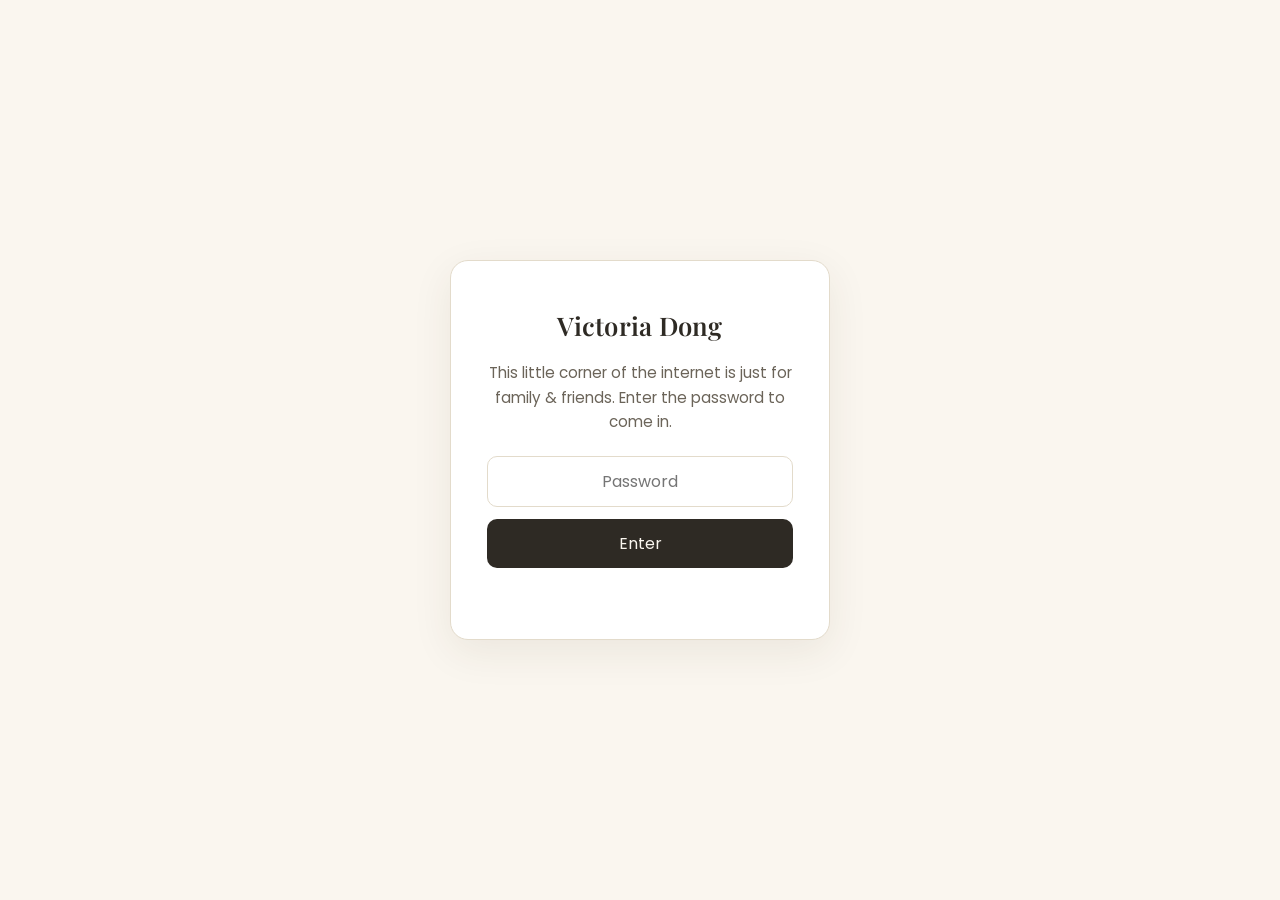
==== life.html @ 0107f2d6 "Add real artwork and photos to Victoria's site - Replace placeholder gallery with 5 real artworks, a" ====
<!DOCTYPE html>
<html lang="en">
<head>
  <meta charset="UTF-8">
  <meta name="viewport" content="width=device-width, initial-scale=1.0">
  <meta name="robots" content="noindex, nofollow">
  <title>Victoria's Life &amp; Travels</title>
  <link rel="preconnect" href="https://fonts.googleapis.com">
  <link rel="preconnect" href="https://fonts.gstatic.com" crossorigin>
  <link href="https://fonts.googleapis.com/css2?family=Playfair+Display:wght@600;700&family=Poppins:wght@400;500;600&display=swap" rel="stylesheet">
  <link rel="stylesheet" href="styles.css">
</head>
<body>

  <!-- Password gate -->
  <div id="gate">
    <div class="gate-card">
      <div class="brand">Victoria Dong</div>
      <p>This little corner of the internet is just for family &amp; friends. Enter the password to come in.</p>
      <input type="password" id="gate-input" placeholder="Password" autocomplete="off">
      <button id="gate-submit">Enter</button>
      <div class="gate-error" id="gate-error"></div>
    </div>
  </div>

  <!-- Site content -->
  <div id="site">

    <header class="site-nav">
      <div class="container">
        <div class="brand"><a href="index.html" style="text-decoration:none; color:inherit;">Victoria Dong</a></div>
        <nav>
          <a href="index.html#about">About</a>
          <a href="index.html#gallery">Gallery</a>
          <a href="index.html#loves">What She Loves</a>
        </nav>
      </div>
    </header>

    <section class="hero" style="padding-top:60px; padding-bottom:40px;">
      <div class="container">
        <div class="eyebrow">Life &middot; Travel &middot; Everyday Moments</div>
        <h1 style="font-size:clamp(2rem, 4vw, 3rem);">A Peek Into My Life</h1>
        <p class="tagline">Beyond the canvas — snapshots from home, travels, and everyday adventures.</p>
        <div class="hero-scribble"></div>
      </div>
    </section>

    <section style="padding-top:0;">
      <div class="container">
        <div class="photo-wall">
          <div class="photo-card"><img src="images/portrait-studio-2.jpg" alt="Victoria portrait"></div>
          <div class="photo-card"><img src="images/cherry-blossom-1.jpg" alt="Victoria under cherry blossoms"></div>
          <div class="photo-card"><img src="images/garden-flowers.jpg" alt="Victoria in the garden"></div>
          <div class="photo-card"><img src="images/backyard-pool.jpg" alt="Victoria at home"></div>
          <div class="photo-card"><img src="images/beach-tidepools.jpg" alt="Victoria exploring tide pools"></div>
          <div class="photo-card"><img src="images/travel-shanghai-1.jpg" alt="Victoria traveling"></div>
          <div class="photo-card"><img src="images/travel-lobby.jpg" alt="Victoria traveling"></div>
        </div>
        <p style="text-align:center; margin-top:40px;"><a href="index.html" class="life-link">&larr; Back to the gallery</a></p>
      </div>
    </section>

    <footer>
      <div class="container">
        &copy; <span id="year"></span> Victoria Dong. Made with love for family &amp; friends.
      </div>
    </footer>

  </div>

  <script src="script.js"></script>
</body>
</html>
---- styles.css ----
:root {
  --cream: #faf6ef;
  --cream-deep: #f1eadd;
  --ink: #2e2a24;
  --ink-soft: #6b6459;
  --accent: #c98a7d;
  --accent-soft: #e8c9c0;
  --sage: #8a9a7e;
  --line: #e3dbcb;
  --radius: 18px;
}

* {
  box-sizing: border-box;
}

html {
  scroll-behavior: smooth;
}

body {
  margin: 0;
  background: var(--cream);
  color: var(--ink);
  font-family: "Poppins", "Helvetica Neue", Arial, sans-serif;
  line-height: 1.6;
}

h1, h2, h3, .brand {
  font-family: "Playfair Display", Georgia, serif;
  font-weight: 600;
  letter-spacing: 0.01em;
}

a { color: inherit; }

.container {
  max-width: 1080px;
  margin: 0 auto;
  padding: 0 28px;
}

/* ---------- Password gate ---------- */
#gate {
  position: fixed;
  inset: 0;
  background: var(--cream);
  z-index: 999;
  display: flex;
  align-items: center;
  justify-content: center;
  padding: 24px;
}

#gate[hidden] { display: none; }

.gate-card {
  background: #fff;
  border: 1px solid var(--line);
  border-radius: var(--radius);
  padding: 44px 36px;
  max-width: 380px;
  width: 100%;
  text-align: center;
  box-shadow: 0 12px 40px rgba(60, 50, 30, 0.08);
}

.gate-card .brand {
  font-size: 1.6rem;
  margin-bottom: 6px;
}

.gate-card p {
  color: var(--ink-soft);
  font-size: 0.95rem;
  margin-bottom: 22px;
}

.gate-card input {
  width: 100%;
  padding: 12px 14px;
  border-radius: 10px;
  border: 1px solid var(--line);
  font-size: 1rem;
  margin-bottom: 12px;
  font-family: inherit;
  text-align: center;
}

.gate-card button {
  width: 100%;
  padding: 12px 14px;
  border-radius: 10px;
  border: none;
  background: var(--ink);
  color: var(--cream);
  font-size: 1rem;
  cursor: pointer;
  font-family: inherit;
}

.gate-card button:hover { background: #48423a; }

.gate-error {
  color: var(--accent);
  font-size: 0.85rem;
  min-height: 1.2em;
  margin-top: 10px;
}

#site { display: none; }
#site.revealed { display: block; }

/* ---------- Nav ---------- */
header.site-nav {
  position: sticky;
  top: 0;
  background: rgba(250, 246, 239, 0.9);
  backdrop-filter: blur(6px);
  border-bottom: 1px solid var(--line);
  z-index: 100;
}

.site-nav .container {
  display: flex;
  align-items: center;
  justify-content: space-between;
  padding-top: 16px;
  padding-bottom: 16px;
}

.site-nav .brand {
  font-size: 1.25rem;
}

.site-nav nav a {
  text-decoration: none;
  color: var(--ink-soft);
  margin-left: 24px;
  font-size: 0.92rem;
  transition: color 0.2s;
}

.site-nav nav a:hover { color: var(--ink); }

/* ---------- Hero ---------- */
.hero {
  padding: 90px 0 70px;
  text-align: center;
  position: relative;
}

.hero .eyebrow {
  text-transform: uppercase;
  letter-spacing: 0.18em;
  font-size: 0.78rem;
  color: var(--sage);
  margin-bottom: 18px;
}

.hero h1 {
  font-size: clamp(2.4rem, 5vw, 3.6rem);
  margin: 0 0 18px;
}

.hero p.tagline {
  color: var(--ink-soft);
  max-width: 520px;
  margin: 0 auto;
  font-size: 1.05rem;
}

.hero-scribble {
  width: 60px;
  height: 3px;
  background: var(--accent-soft);
  border-radius: 3px;
  margin: 26px auto 0;
}

/* ---------- Section shell ---------- */
section {
  padding: 80px 0;
  border-top: 1px solid var(--line);
}

.section-head {
  text-align: center;
  max-width: 620px;
  margin: 0 auto 48px;
}

.section-head .eyebrow {
  text-transform: uppercase;
  letter-spacing: 0.16em;
  font-size: 0.75rem;
  color: var(--sage);
  margin-bottom: 10px;
}

.section-head h2 {
  font-size: 2rem;
  margin: 0 0 12px;
}

.section-head p {
  color: var(--ink-soft);
  font-size: 0.98rem;
}

/* ---------- About ---------- */
.about-text--centered {
  max-width: 640px;
  margin: 0 auto 48px;
  text-align: center;
}

.about-text h3 {
  font-size: 1.3rem;
  margin-bottom: 10px;
}

.about-text p {
  color: var(--ink-soft);
  margin-bottom: 16px;
  text-align: left;
}

.life-link {
  display: inline-block;
  margin-top: 6px;
  color: var(--accent);
  text-decoration: none;
  font-weight: 500;
  font-size: 0.95rem;
  border-bottom: 1px solid var(--accent-soft);
  padding-bottom: 2px;
}

.life-link:hover {
  color: var(--ink);
  border-color: var(--ink);
}

.about-grid {
  display: grid;
  grid-template-columns: 1.1fr 1fr;
  gap: 48px;
  align-items: center;
}

.portrait-frame {
  aspect-ratio: 3/4;
  border-radius: var(--radius);
  overflow: hidden;
  border: 1px solid var(--line);
  background: linear-gradient(160deg, var(--cream-deep), var(--accent-soft));
}

.portrait-frame img {
  width: 100%;
  height: 100%;
  object-fit: cover;
  display: block;
}

@media (max-width: 760px) {
  .about-grid { grid-template-columns: 1fr; }
}

.photo-wall {
  display: grid;
  grid-template-columns: repeat(4, 1fr);
  gap: 16px;
}

.photo-card {
  aspect-ratio: 3/4;
  border-radius: var(--radius);
  background: linear-gradient(160deg, var(--cream-deep), var(--accent-soft));
  overflow: hidden;
  border: 1px solid var(--line);
}

.photo-card img {
  width: 100%;
  height: 100%;
  object-fit: cover;
  display: block;
}

@media (max-width: 900px) {
  .photo-wall { grid-template-columns: repeat(3, 1fr); }
}

@media (max-width: 600px) {
  .photo-wall { grid-template-columns: repeat(2, 1fr); }
}

/* ---------- Gallery ---------- */
.gallery-grid {
  display: grid;
  grid-template-columns: repeat(auto-fill, minmax(230px, 1fr));
  gap: 26px;
}

.art-card {
  background: #fff;
  border: 1px solid var(--line);
  border-radius: var(--radius);
  overflow: hidden;
  transition: transform 0.25s ease, box-shadow 0.25s ease;
}

.art-card:hover {
  transform: translateY(-4px);
  box-shadow: 0 14px 30px rgba(60, 50, 30, 0.10);
}

.art-thumb {
  aspect-ratio: 1/1;
  background: linear-gradient(150deg, var(--cream-deep), #fff);
  display: flex;
  align-items: center;
  justify-content: center;
  color: var(--ink-soft);
  font-size: 0.85rem;
  border-bottom: 1px solid var(--line);
  overflow: hidden;
}

.art-thumb img {
  width: 100%;
  height: 100%;
  object-fit: cover;
  display: block;
}

.art-info {
  padding: 14px 16px 18px;
}

.art-info .medium-tag {
  display: inline-block;
  font-size: 0.7rem;
  text-transform: uppercase;
  letter-spacing: 0.08em;
  color: var(--accent);
  background: var(--accent-soft);
  padding: 3px 10px;
  border-radius: 20px;
  margin-bottom: 8px;
}

.art-info h4 {
  margin: 0;
  font-size: 1rem;
  font-family: "Poppins", sans-serif;
  font-weight: 600;
}

.art-info .award {
  margin: 8px 0 0;
  font-size: 0.82rem;
  color: var(--ink-soft);
  line-height: 1.5;
}

/* ---------- Interests ---------- */
.interest-grid {
  display: grid;
  grid-template-columns: repeat(auto-fill, minmax(240px, 1fr));
  gap: 22px;
}

.interest-card {
  background: #fff;
  border: 1px solid var(--line);
  border-radius: var(--radius);
  padding: 26px 22px;
}

.interest-card .icon {
  font-size: 1.6rem;
  margin-bottom: 12px;
  display: inline-block;
}

.interest-card h3 {
  font-size: 1.05rem;
  margin: 0 0 8px;
}

.interest-card p {
  color: var(--ink-soft);
  font-size: 0.92rem;
  margin: 0;
}

/* ---------- Footer ---------- */
footer {
  padding: 40px 0 60px;
  text-align: center;
  color: var(--ink-soft);
  font-size: 0.85rem;
}
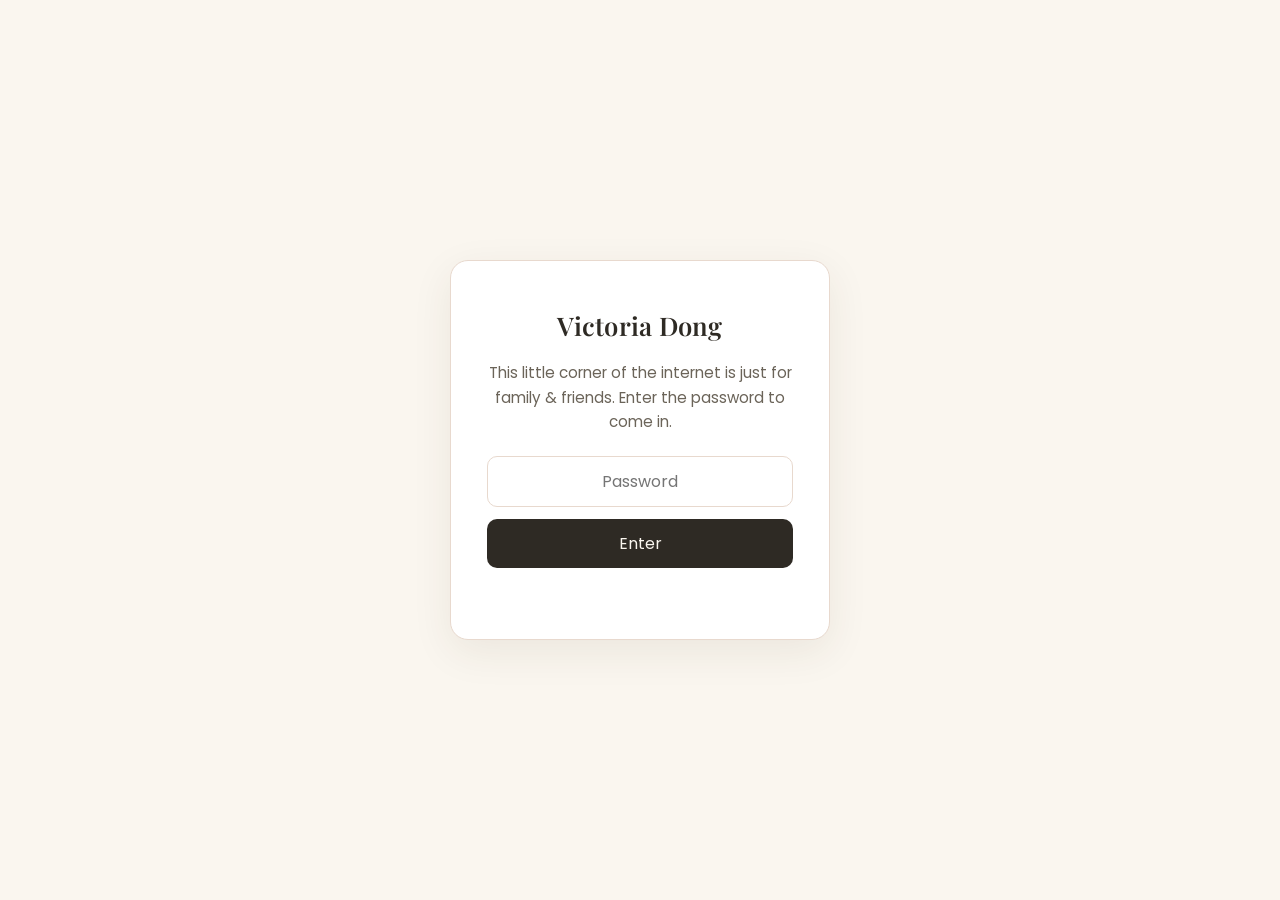
==== commit ed00bd05: "Add contact section with mailto link - New Contact section with a styled button emailing Victoria di" ====
--- a/life.html
+++ b/life.html
@@ -33,6 +33,7 @@
           <a href="index.html#about">About</a>
           <a href="index.html#gallery">Gallery</a>
           <a href="index.html#loves">What She Loves</a>
+          <a href="index.html#contact">Contact</a>
         </nav>
       </div>
     </header>
--- a/styles.css
+++ b/styles.css
@@ -5,9 +5,22 @@
   --ink-soft: #6b6459;
   --accent: #c98a7d;
   --accent-soft: #e8c9c0;
-  --sage: #8a9a7e;
-  --line: #e3dbcb;
+  --accent-deep: #a8654f;
+  --sage: #b8876f;
+  --line: #e8d9ce;
   --radius: 18px;
+}
+
+.sr-only {
+  position: absolute;
+  width: 1px;
+  height: 1px;
+  padding: 0;
+  margin: -1px;
+  overflow: hidden;
+  clip: rect(0, 0, 0, 0);
+  white-space: nowrap;
+  border: 0;
 }
 
 * {
@@ -20,7 +33,9 @@
 
 body {
   margin: 0;
-  background: var(--cream);
+  background:
+    radial-gradient(ellipse 900px 500px at 50% 0%, var(--accent-soft) 0%, transparent 60%),
+    var(--cream);
   color: var(--ink);
   font-family: "Poppins", "Helvetica Neue", Arial, sans-serif;
   line-height: 1.6;
@@ -125,20 +140,35 @@
   display: flex;
   align-items: center;
   justify-content: space-between;
+  flex-wrap: wrap;
+  row-gap: 8px;
   padding-top: 16px;
   padding-bottom: 16px;
 }
 
 .site-nav .brand {
   font-size: 1.25rem;
+  white-space: nowrap;
+}
+
+.site-nav nav {
+  display: flex;
+  flex-wrap: wrap;
+  justify-content: flex-end;
+  row-gap: 6px;
 }
 
 .site-nav nav a {
   text-decoration: none;
   color: var(--ink-soft);
-  margin-left: 24px;
+  margin-left: 20px;
   font-size: 0.92rem;
+  white-space: nowrap;
   transition: color 0.2s;
+}
+
+@media (max-width: 480px) {
+  .site-nav nav a { margin-left: 14px; font-size: 0.85rem; }
 }
 
 .site-nav nav a:hover { color: var(--ink); }
@@ -163,6 +193,14 @@
   margin: 0 0 18px;
 }
 
+.hero-logo {
+  max-width: 340px;
+  width: 70%;
+  height: auto;
+  margin: 0 auto 10px;
+  display: block;
+}
+
 .hero p.tagline {
   color: var(--ink-soft);
   max-width: 520px;
@@ -173,7 +211,7 @@
 .hero-scribble {
   width: 60px;
   height: 3px;
-  background: var(--accent-soft);
+  background: var(--accent-deep);
   border-radius: 3px;
   margin: 26px auto 0;
 }
@@ -397,6 +435,25 @@
   margin: 0;
 }
 
+/* ---------- Contact ---------- */
+.contact-btn {
+  display: inline-block;
+  padding: 14px 32px;
+  border-radius: 30px;
+  background: linear-gradient(135deg, var(--accent), var(--accent-deep));
+  color: #fff;
+  text-decoration: none;
+  font-weight: 500;
+  font-size: 1rem;
+  box-shadow: 0 8px 20px rgba(168, 101, 79, 0.25);
+  transition: transform 0.2s ease, box-shadow 0.2s ease;
+}
+
+.contact-btn:hover {
+  transform: translateY(-2px);
+  box-shadow: 0 12px 26px rgba(168, 101, 79, 0.32);
+}
+
 /* ---------- Footer ---------- */
 footer {
   padding: 40px 0 60px;
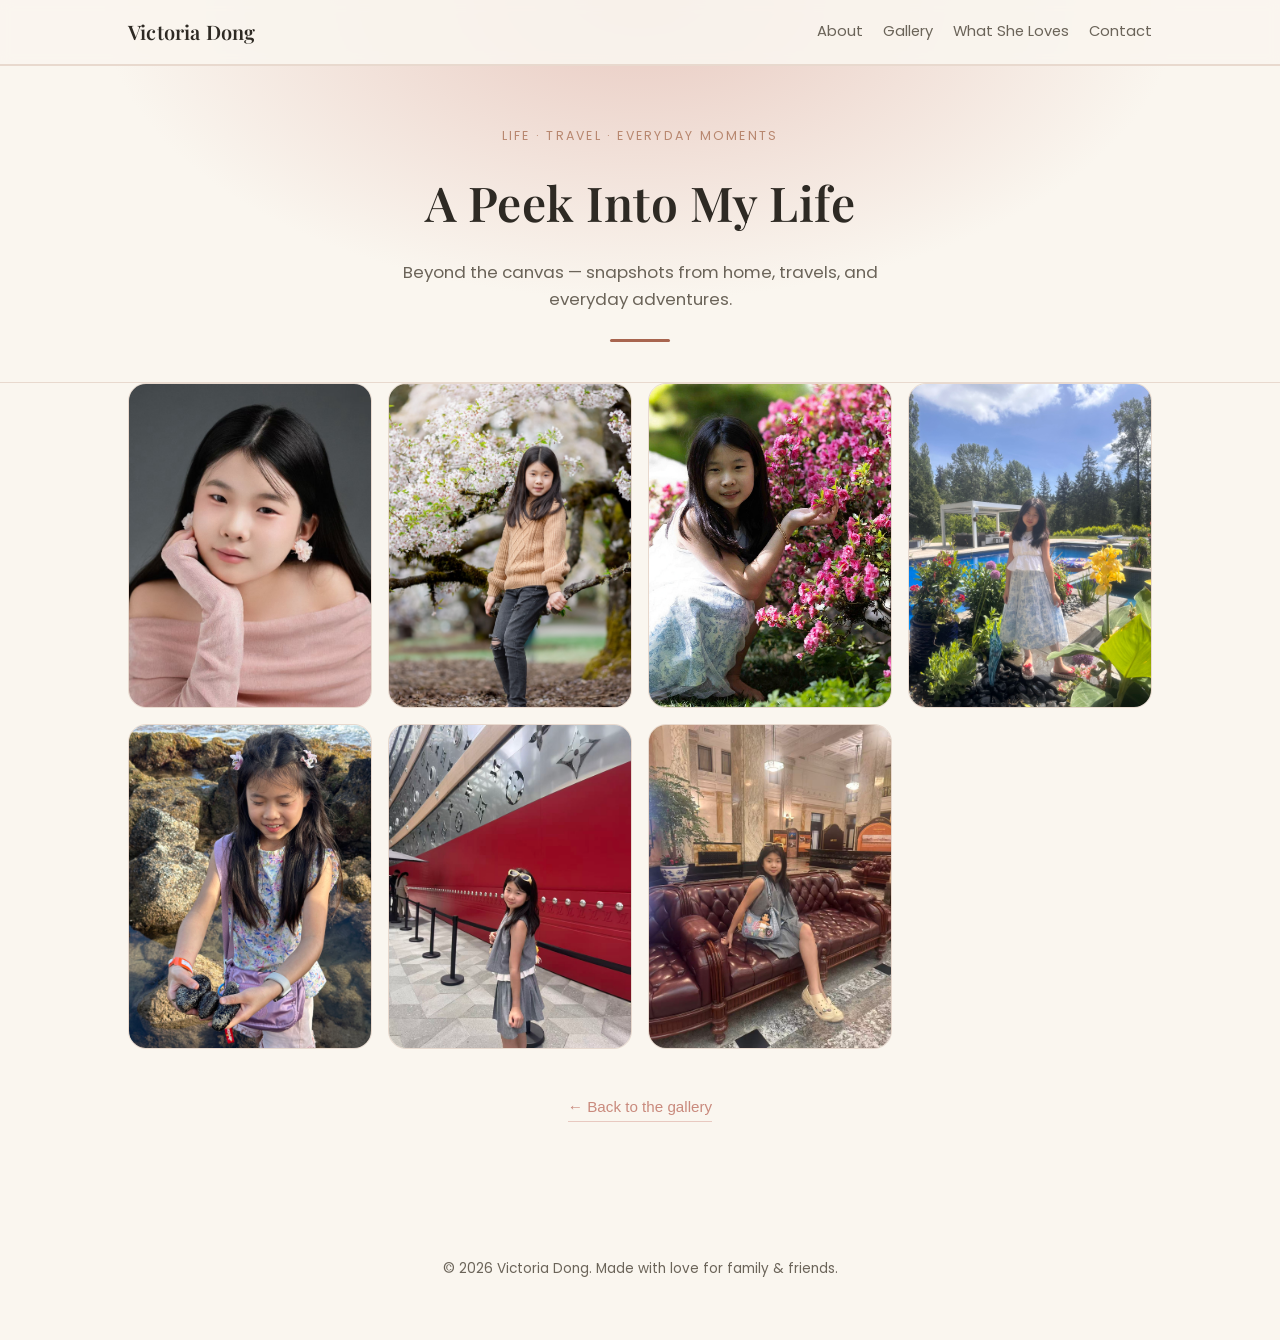
==== commit f2465da1: "Add 3 new artworks and remove the password gate - Add Starry Night Study, A Sanctuary in a Crystal B" ====
--- a/life.html
+++ b/life.html
@@ -11,17 +11,6 @@
   <link rel="stylesheet" href="styles.css">
 </head>
 <body>
-
-  <!-- Password gate -->
-  <div id="gate">
-    <div class="gate-card">
-      <div class="brand">Victoria Dong</div>
-      <p>This little corner of the internet is just for family &amp; friends. Enter the password to come in.</p>
-      <input type="password" id="gate-input" placeholder="Password" autocomplete="off">
-      <button id="gate-submit">Enter</button>
-      <div class="gate-error" id="gate-error"></div>
-    </div>
-  </div>
 
   <!-- Site content -->
   <div id="site">
--- a/styles.css
+++ b/styles.css
@@ -55,77 +55,6 @@
   padding: 0 28px;
 }
 
-/* ---------- Password gate ---------- */
-#gate {
-  position: fixed;
-  inset: 0;
-  background: var(--cream);
-  z-index: 999;
-  display: flex;
-  align-items: center;
-  justify-content: center;
-  padding: 24px;
-}
-
-#gate[hidden] { display: none; }
-
-.gate-card {
-  background: #fff;
-  border: 1px solid var(--line);
-  border-radius: var(--radius);
-  padding: 44px 36px;
-  max-width: 380px;
-  width: 100%;
-  text-align: center;
-  box-shadow: 0 12px 40px rgba(60, 50, 30, 0.08);
-}
-
-.gate-card .brand {
-  font-size: 1.6rem;
-  margin-bottom: 6px;
-}
-
-.gate-card p {
-  color: var(--ink-soft);
-  font-size: 0.95rem;
-  margin-bottom: 22px;
-}
-
-.gate-card input {
-  width: 100%;
-  padding: 12px 14px;
-  border-radius: 10px;
-  border: 1px solid var(--line);
-  font-size: 1rem;
-  margin-bottom: 12px;
-  font-family: inherit;
-  text-align: center;
-}
-
-.gate-card button {
-  width: 100%;
-  padding: 12px 14px;
-  border-radius: 10px;
-  border: none;
-  background: var(--ink);
-  color: var(--cream);
-  font-size: 1rem;
-  cursor: pointer;
-  font-family: inherit;
-}
-
-.gate-card button:hover { background: #48423a; }
-
-.gate-error {
-  color: var(--accent);
-  font-size: 0.85rem;
-  min-height: 1.2em;
-  margin-top: 10px;
-}
-
-#site { display: none; }
-#site.revealed { display: block; }
-
 /* ---------- Nav ---------- */
 header.site-nav {
   position: sticky;
@@ -401,6 +330,14 @@
   margin: 8px 0 0;
   font-size: 0.82rem;
   color: var(--ink-soft);
+  line-height: 1.5;
+}
+
+.art-info .note {
+  margin: 8px 0 0;
+  font-size: 0.82rem;
+  color: var(--ink-soft);
+  font-style: italic;
   line-height: 1.5;
 }
 
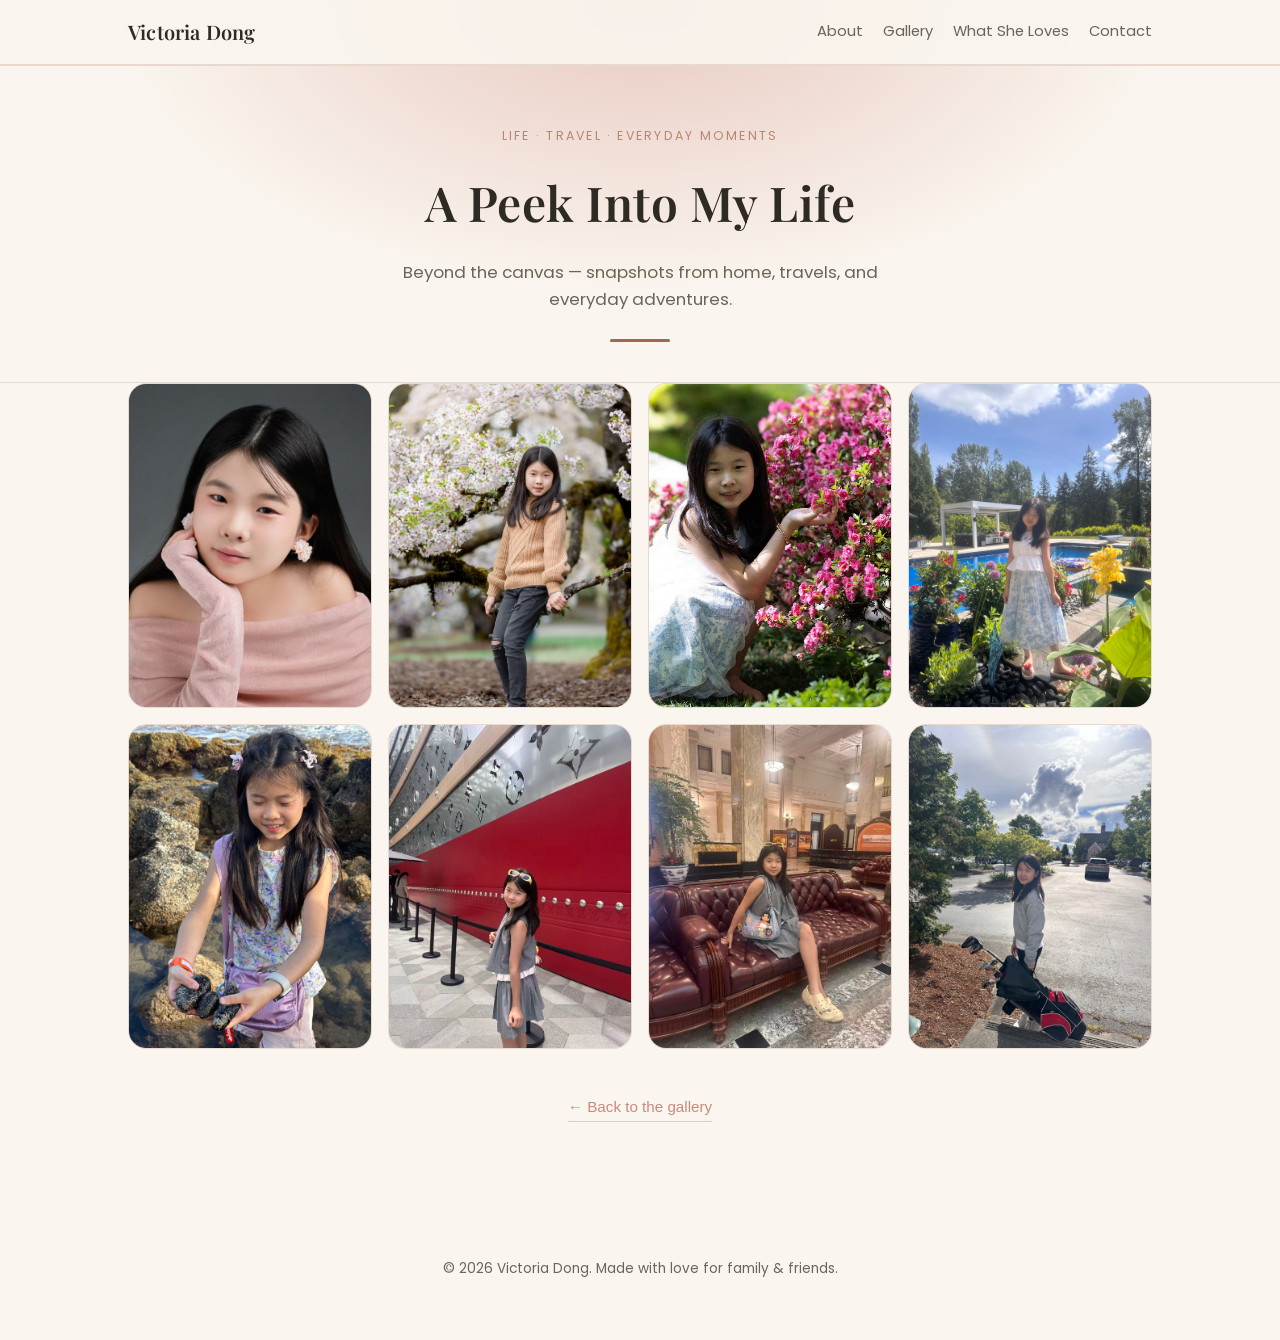
==== commit 767ed6da: "Add golf course photo to life gallery Co-Authored-By: Claude Sonnet 5 <noreply@anthropic.com>" ====
--- a/life.html
+++ b/life.html
@@ -46,6 +46,7 @@
           <div class="photo-card"><img src="images/beach-tidepools.jpg" alt="Victoria exploring tide pools"></div>
           <div class="photo-card"><img src="images/travel-shanghai-1.jpg" alt="Victoria traveling"></div>
           <div class="photo-card"><img src="images/travel-lobby.jpg" alt="Victoria traveling"></div>
+          <div class="photo-card"><img src="images/golf-course.jpg" alt="Victoria at the golf course"></div>
         </div>
         <p style="text-align:center; margin-top:40px;"><a href="index.html" class="life-link">&larr; Back to the gallery</a></p>
       </div>
--- a/styles.css
+++ b/styles.css
@@ -301,6 +301,56 @@
   height: 100%;
   object-fit: cover;
   display: block;
+  cursor: zoom-in;
+  transition: transform 0.3s ease;
+}
+
+.art-thumb img:hover {
+  transform: scale(1.04);
+}
+
+/* ---------- Lightbox ---------- */
+.lightbox {
+  position: fixed;
+  inset: 0;
+  background: rgba(20, 16, 12, 0.9);
+  display: none;
+  align-items: center;
+  justify-content: center;
+  flex-direction: column;
+  z-index: 1000;
+  padding: 40px 20px;
+}
+
+.lightbox.open {
+  display: flex;
+}
+
+.lightbox-img {
+  max-width: 100%;
+  max-height: 80vh;
+  border-radius: 10px;
+  box-shadow: 0 20px 60px rgba(0, 0, 0, 0.5);
+}
+
+.lightbox-caption {
+  color: #fff;
+  margin-top: 16px;
+  font-size: 0.95rem;
+  text-align: center;
+}
+
+.lightbox-close {
+  position: absolute;
+  top: 20px;
+  right: 28px;
+  background: none;
+  border: none;
+  color: #fff;
+  font-size: 2.2rem;
+  line-height: 1;
+  cursor: pointer;
+  padding: 4px 10px;
 }
 
 .art-info {
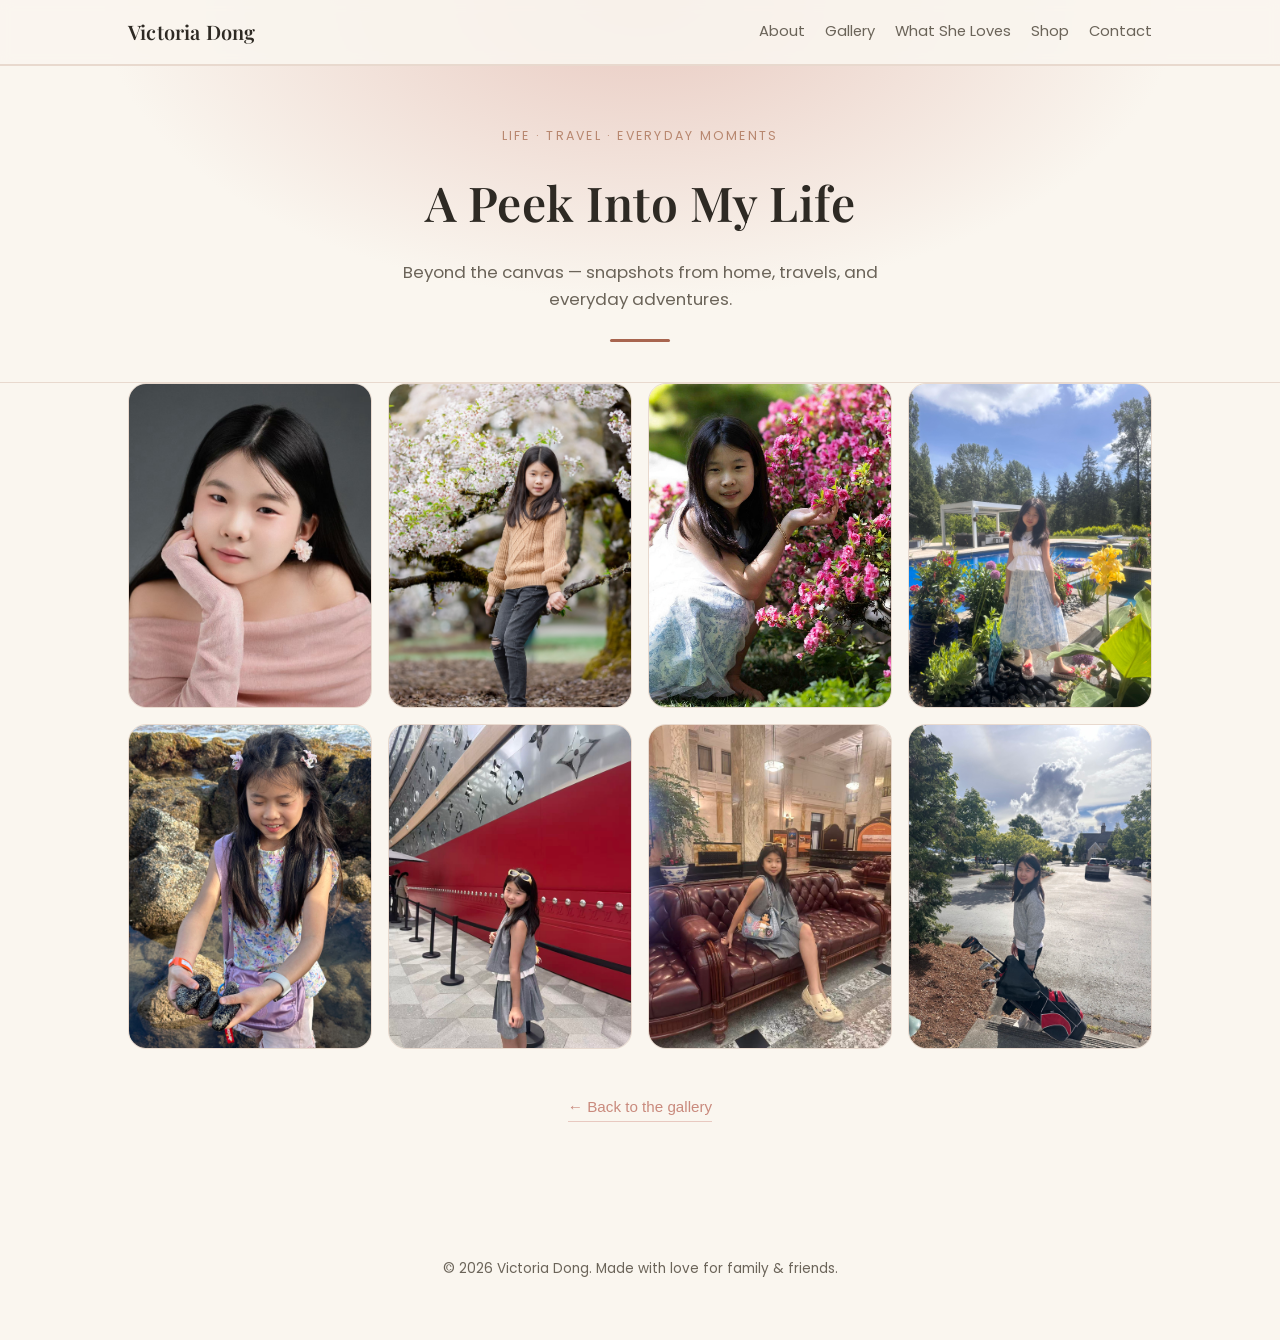
==== commit 46bafe48: "Add shop with cart and Zelle-based checkout - New shop.html listing Victoria's first product (studio" ====
--- a/life.html
+++ b/life.html
@@ -22,6 +22,7 @@
           <a href="index.html#about">About</a>
           <a href="index.html#gallery">Gallery</a>
           <a href="index.html#loves">What She Loves</a>
+          <a href="shop.html">Shop</a>
           <a href="index.html#contact">Contact</a>
         </nav>
       </div>
